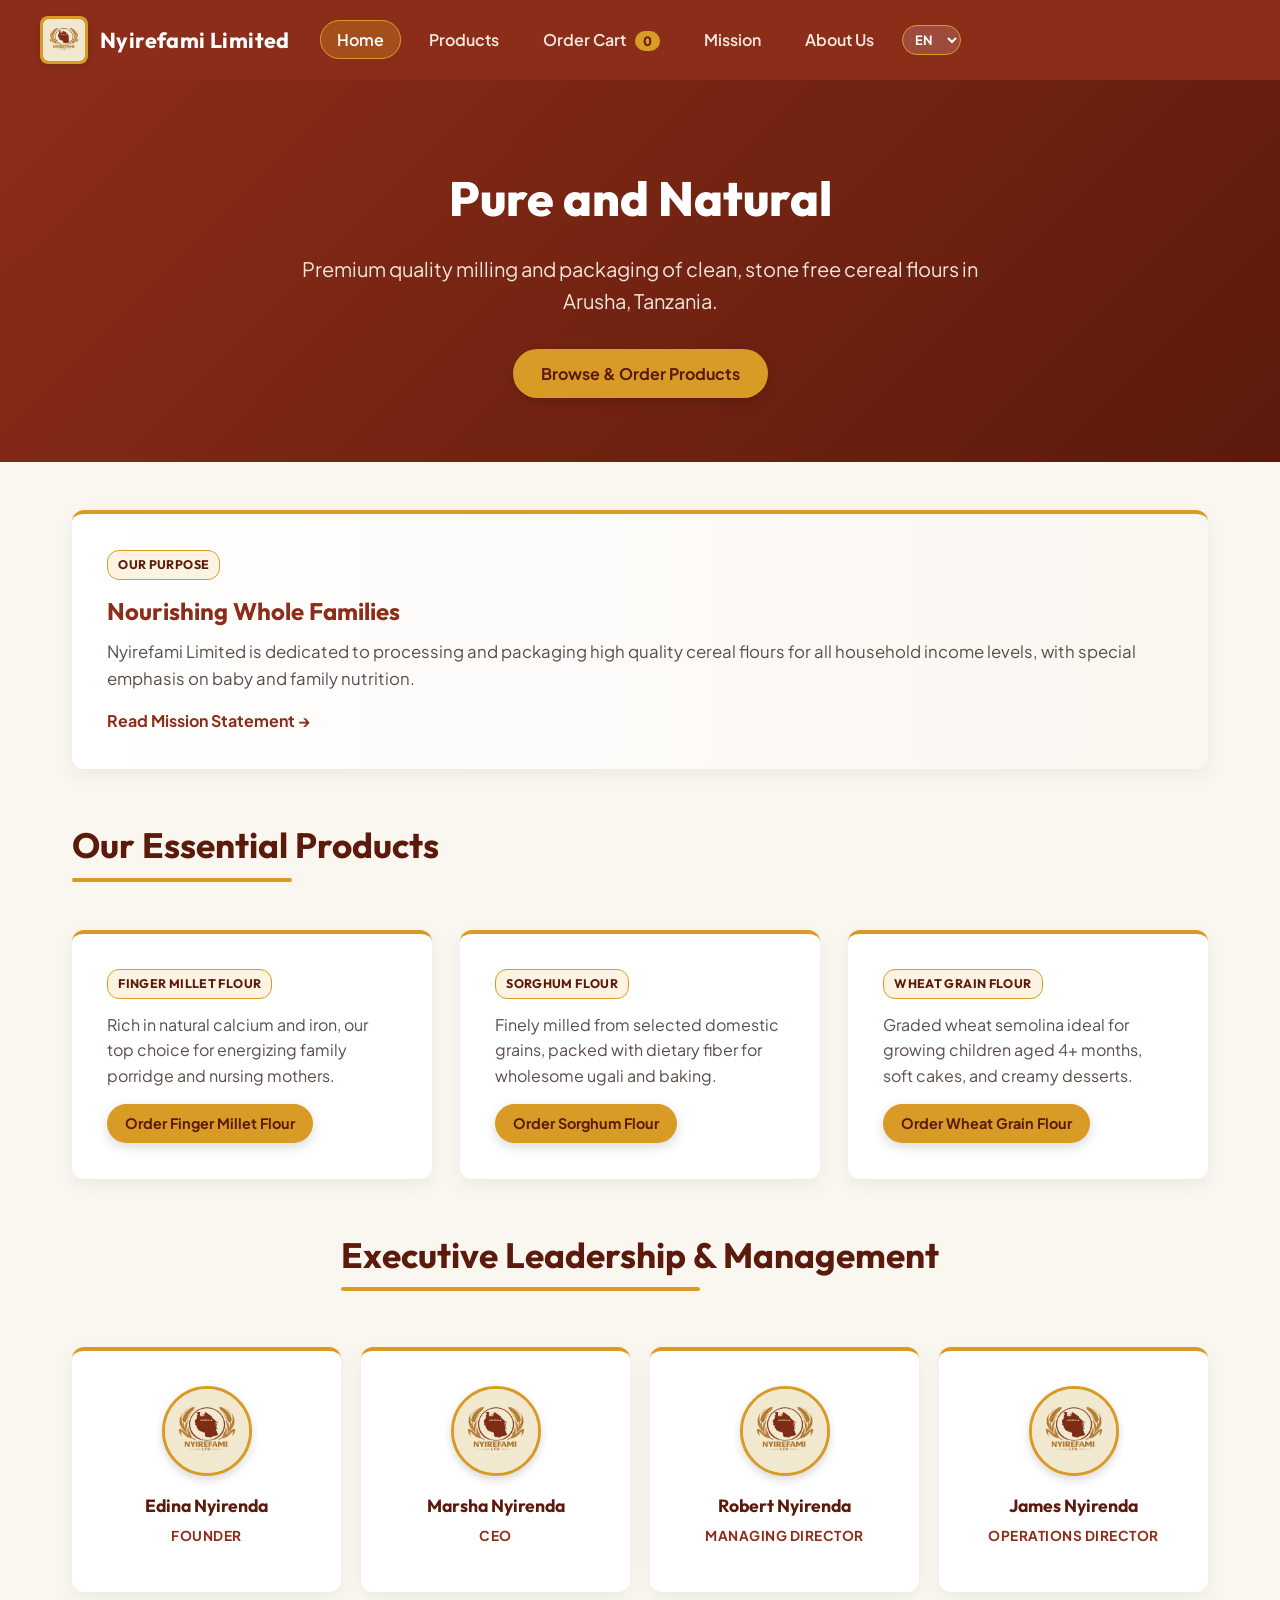
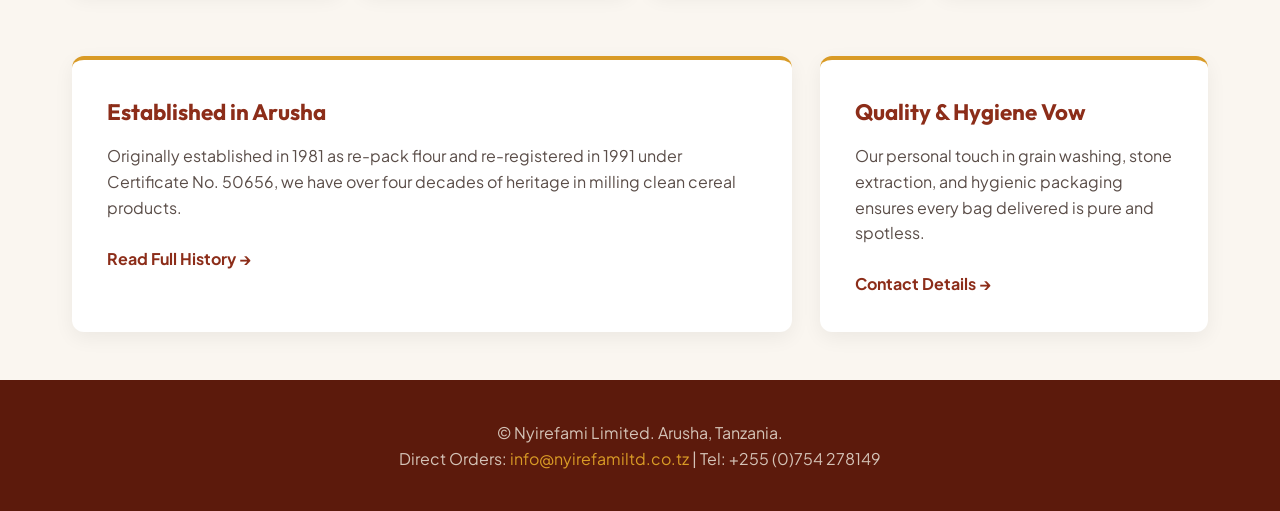
==== index.html @ 54cab507 "Add files via upload" ====
<!DOCTYPE html>
<html lang="en">
<head>
  <meta charset="UTF-8">
  <meta name="viewport" content="width=device-width, initial-scale=1.0">
  <title>Nyirefami Limited - Pure & Natural Cereals</title>
  <link rel="preconnect" href="https://fonts.googleapis.com">
  <link rel="preconnect" href="https://fonts.gstatic.com" crossorigin>
  <link href="https://fonts.googleapis.com/css2?family=Outfit:wght@600;700;800&family=Plus+Jakarta+Sans:wght@400;500;600;700&display=swap" rel="stylesheet">
  <link rel="stylesheet" href="styles.css">
</head>
<body>

  <header>
    <a href="index.html" class="logo-container">
      <div class="logo-badge"><img src="logo.jpg" alt="Nyirefami Logo"></div>
      <div class="company-title">Nyirefami Limited</div>
    </a>
    <nav>
      <ul>
        <li><a href="index.html" class="active" data-i18n="nav_home">Home</a></li>
        <li><a href="products.html" data-i18n="nav_products">Products</a></li>
        <li><a href="order.html"><span data-i18n="nav_cart">Order Cart</span> <span id="cart-badge" class="cart-nav-badge">0</span></a></li>
        <li><a href="mission.html" data-i18n="nav_mission">Mission</a></li>
        <li><a href="about.html" data-i18n="nav_about">About Us</a></li>
      </ul>
      <select id="lang-switcher" class="lang-select" onchange="changeLanguage(this.value)">
        <option value="en">EN</option>
        <option value="sw">SW</option>
      </select>
    </nav>
  </header>

  <section class="hero">
    <h1 data-i18n="hero_title">Pure and Natural</h1>
    <p data-i18n="hero_sub">Premium quality milling and packaging of clean, stone free cereal flours in Arusha, Tanzania.</p>
    <a href="products.html" class="btn-primary" data-i18n="hero_btn">Browse & Order Products</a>
  </section>

  <main class="container">
    
    <!-- Brief Mission Snapshot -->
    <div class="card" style="margin-bottom: 3rem; background: linear-gradient(to right, #FFFFFF, #FAF6F0);">
      <span class="badge" data-i18n="purpose_badge">Our Purpose</span>
      <h3 style="font-size: 1.5rem; margin-bottom: 0.5rem;" data-i18n="purpose_title">Nourishing Whole Families</h3>
      <p style="font-size: 1.05rem;" data-i18n="purpose_desc">
        Nyirefami Limited is dedicated to processing and packaging high quality cereal flours for all household income levels, with special emphasis on baby and family nutrition.
      </p>
      <a href="mission.html" style="display: inline-block; margin-top: 1rem; color: var(--primary); font-weight: 700; text-decoration: none;" data-i18n="purpose_link">Read Mission Statement &rarr;</a>
    </div>

    <!-- Top Selling Cereals (3x1 Row on Mobile) -->
    <h2 class="section-title" data-i18n="essential_title">Our Essential Products</h2>
    <div class="grid-3 essential-products-row" style="margin-top: 1.5rem; margin-bottom: 3rem;">
      
      <div class="card" style="display: flex; flex-direction: column; justify-content: space-between;">
        <div>
          <span class="badge" data-i18n="prod_ulezi_badge">Finger Millet Flour</span>
          <p data-i18n="ess_ulezi_desc">Rich in natural calcium and iron, our top choice for energizing family porridge and nursing mothers.</p>
        </div>
        <div style="margin-top: 1rem;">
          <a href="products.html#ulezi" class="btn-primary essential-btn" data-i18n="btn_order_ulezi">Order Ulezi</a>
        </div>
      </div>

      <div class="card" style="display: flex; flex-direction: column; justify-content: space-between;">
        <div>
          <span class="badge" data-i18n="prod_mtama_badge">Sorghum Flour</span>
          <p data-i18n="ess_mtama_desc">Finely milled from selected domestic grains, packed with dietary fiber for wholesome ugali and baking.</p>
        </div>
        <div style="margin-top: 1rem;">
          <a href="products.html#mtama" class="btn-primary essential-btn" data-i18n="btn_order_mtama">Order Mtama</a>
        </div>
      </div>

      <div class="card" style="display: flex; flex-direction: column; justify-content: space-between;">
        <div>
          <span class="badge" data-i18n="prod_sooji_badge">Wheat Grain Flour</span>
          <p data-i18n="ess_sooji_desc">Graded wheat semolina ideal for growing children aged 4+ months, soft cakes, and creamy desserts.</p>
        </div>
        <div style="margin-top: 1rem;">
          <a href="products.html#sooji" class="btn-primary essential-btn" data-i18n="btn_order_sooji">Order Sooji</a>
        </div>
      </div>

    </div>

    <!-- Executive Leadership & Management Section -->
    <div style="margin-bottom: 4rem;">
      <div style="text-align: center; margin-bottom: 2rem;">
        <h2 class="section-title" data-i18n="exec_title">Executive Leadership & Management</h2>
      </div>

      <div class="management-grid">
        <div class="card" style="text-align: center; display: flex; flex-direction: column; align-items: center;">
          <div style="width: 90px; height: 90px; border-radius: 50%; overflow: hidden; border: 3px solid var(--accent-gold); margin-bottom: 1rem; box-shadow: 0 4px 10px rgba(0,0,0,0.15); background: var(--light-bg); display: flex; align-items: center; justify-content: center;">
            <img src="logo.jpg" alt="Edina Nyirenda" style="width: 100%; height: 100%; object-fit: cover;">
          </div>
          <h3 style="color: var(--primary-dark); font-size: 1.1rem; margin-bottom: 0.3rem;">Edina Nyirenda</h3>
          <div style="color: var(--primary); font-size: 0.85rem; font-weight: 700; margin-bottom: 0.6rem; text-transform: uppercase; letter-spacing: 0.5px;" data-i18n="role_founder">Founder</div>
        </div>

        <div class="card" style="text-align: center; display: flex; flex-direction: column; align-items: center;">
          <div style="width: 90px; height: 90px; border-radius: 50%; overflow: hidden; border: 3px solid var(--accent-gold); margin-bottom: 1rem; box-shadow: 0 4px 10px rgba(0,0,0,0.15); background: var(--light-bg); display: flex; align-items: center; justify-content: center;">
            <img src="logo.jpg" alt="Marsha Nyirenda" style="width: 100%; height: 100%; object-fit: cover;">
          </div>
          <h3 style="color: var(--primary-dark); font-size: 1.1rem; margin-bottom: 0.3rem;">Marsha Nyirenda</h3>
          <div style="color: var(--primary); font-size: 0.85rem; font-weight: 700; margin-bottom: 0.6rem; text-transform: uppercase; letter-spacing: 0.5px;" data-i18n="role_ceo">CEO</div>
        </div>

        <div class="card" style="text-align: center; display: flex; flex-direction: column; align-items: center;">
          <div style="width: 90px; height: 90px; border-radius: 50%; overflow: hidden; border: 3px solid var(--accent-gold); margin-bottom: 1rem; box-shadow: 0 4px 10px rgba(0,0,0,0.15); background: var(--light-bg); display: flex; align-items: center; justify-content: center;">
            <img src="logo.jpg" alt="Robert Nyirenda" style="width: 100%; height: 100%; object-fit: cover;">
          </div>
          <h3 style="color: var(--primary-dark); font-size: 1.1rem; margin-bottom: 0.3rem;">Robert Nyirenda</h3>
          <div style="color: var(--primary); font-size: 0.85rem; font-weight: 700; margin-bottom: 0.6rem; text-transform: uppercase; letter-spacing: 0.5px;" data-i18n="role_md">Managing Director</div>
        </div>

        <div class="card" style="text-align: center; display: flex; flex-direction: column; align-items: center;">
          <div style="width: 90px; height: 90px; border-radius: 50%; overflow: hidden; border: 3px solid var(--accent-gold); margin-bottom: 1rem; box-shadow: 0 4px 10px rgba(0,0,0,0.15); background: var(--light-bg); display: flex; align-items: center; justify-content: center;">
            <img src="logo.jpg" alt="James Nyirenda" style="width: 100%; height: 100%; object-fit: cover;">
          </div>
          <h3 style="color: var(--primary-dark); font-size: 1.1rem; margin-bottom: 0.3rem;">James Nyirenda</h3>
          <div style="color: var(--primary); font-size: 0.85rem; font-weight: 700; margin-bottom: 0.6rem; text-transform: uppercase; letter-spacing: 0.5px;" data-i18n="role_od">Operations Director</div>
        </div>
      </div>
    </div>

    <!-- Brief Company History Snapshot -->
    <div class="grid-2">
      <div class="card">
        <h3 data-i18n="hist_title">Established in Arusha</h3>
        <p data-i18n="hist_desc">Originally established in 1981 as re-pack flour and re-registered in 1991 under Certificate No. 50656, we have over four decades of heritage in milling clean cereal products.</p>
        <br>
        <a href="about.html" style="color: var(--primary); font-weight: 700; text-decoration: none;" data-i18n="hist_link">Read Full History &rarr;</a>
      </div>
      
      <div class="card">
        <h3 data-i18n="qual_title">Quality & Hygiene Vow</h3>
        <p data-i18n="qual_desc">Our personal touch in grain washing, stone extraction, and hygienic packaging ensures every bag delivered is pure and spotless.</p>
        <br>
        <a href="about.html" style="color: var(--primary); font-weight: 700; text-decoration: none;" data-i18n="qual_link">Contact Details &rarr;</a>
      </div>
    </div>

  </main>

  <footer>
    <p>&copy; Nyirefami Limited. Arusha, Tanzania.</p>
    <p><span data-i18n="footer_orders">Direct Orders:</span> <a href="mailto:info@nyirefamiltd.co.tz">info@nyirefamiltd.co.tz</a> | Tel: +255 (0)754 278149</p>
  </footer>

  <script src="script.js"></script>
</body>
</html>
---- styles.css ----
/* Nyirefami Limited - Main Stylesheet */
:root {
  --primary: #8C2D19;        /* Warm Millet Auburn */
  --primary-dark: #5C1A0C;   /* Deep Earth */
  --accent-gold: #D99B26;    /* Grain Gold */
  --light-bg: #FAF6F0;       /* Warm Soft Ivory Cream */
  --card-bg: #FFFFFF;
  --text-color: #2A1E1B;     /* Soft Dark Earth */
  --text-muted: #5A4D48;     /* Rich Warm Gray for Readability */
  --border-color: #E6DDD4;
  --nav-scroll-bg: rgba(45, 12, 10, 0.95);
  --font-main: 'Plus Jakarta Sans', system-ui, -apple-system, sans-serif;
  --font-heading: 'Outfit', system-ui, -apple-system, sans-serif;
}

* {
  box-sizing: border-box;
  margin: 0;
  padding: 0;
}

body {
  font-family: var(--font-main);
  background-color: var(--light-bg);
  color: var(--text-color);
  line-height: 1.6;
  display: flex;
  flex-direction: column;
  min-height: 100vh;
}

main {
  flex: 1;
  width: 100%;
}

h1, h2, h3, .company-title, .section-title {
  font-family: var(--font-heading);
}

/* Header Navigation (Logo Left, True Centered Nav for Laptops/Desktops) */
header {
  position: sticky;
  top: 0;
  z-index: 1000;
  background-color: var(--primary);
  color: #fff;
  padding: 1rem 2.5rem;
  display: flex;
  justify-content: space-between;
  align-items: center;
  width: 100%;
  box-sizing: border-box;
  transition: all 0.3s ease-in-out;
}

header.scrolled {
  background-color: var(--nav-scroll-bg);
  padding: 0.7rem 2.5rem;
  box-shadow: 0 4px 20px rgba(0, 0, 0, 0.25);
  backdrop-filter: blur(8px);
}

.logo-container {
  display: flex;
  align-items: center;
  gap: 12px;
  text-decoration: none;
  color: #fff;
  flex: 1;
}

.logo-badge {
  background: var(--accent-gold);
  color: var(--primary-dark);
  font-weight: 800;
  padding: 3px;
  border-radius: 8px;
  display: flex;
  align-items: center;
  justify-content: center;
  overflow: hidden;
  box-shadow: 0 2px 8px rgba(0,0,0,0.15);
}

.logo-badge img {
  height: 42px;
  width: auto;
  display: block;
  border-radius: 6px;
}

.company-title {
  font-size: 1.35rem;
  font-weight: 700;
  letter-spacing: 0.4px;
  white-space: nowrap;
}

nav {
  flex: 2; 
  display: flex;
  justify-content: center;
  align-items: center;
  gap: 12px;
}

nav ul {
  display: flex;
  list-style: none;
  gap: 12px;
  align-items: center;
}

nav a {
  color: #F3EAE1;
  text-decoration: none;
  font-weight: 600;
  padding: 8px 16px;
  border-radius: 20px;
  transition: all 0.25s ease;
  white-space: nowrap;
}

nav a:hover, nav a.active {
  color: #FFF;
  background-color: rgba(217, 155, 38, 0.3);
  border: 1px solid var(--accent-gold);
}

.cart-nav-badge {
  background: var(--accent-gold);
  color: var(--primary-dark);
  font-size: 0.8rem;
  font-weight: 800;
  padding: 2px 8px;
  border-radius: 12px;
  margin-left: 6px;
}

/* Language Selector Styling */
.lang-select {
  background-color: rgba(255, 255, 255, 0.15);
  color: #fff;
  border: 1px solid var(--accent-gold);
  border-radius: 16px;
  padding: 5px 8px;
  font-family: var(--font-main);
  font-weight: 700;
  font-size: 0.8rem;
  cursor: pointer;
  outline: none;
  transition: background 0.2s ease;
}

.lang-select:hover {
  background-color: rgba(217, 155, 38, 0.35);
}

.lang-select option {
  background-color: var(--primary-dark);
  color: #fff;
}

header::after {
  content: "";
  flex: 1;
}

/* Hero Section */
.hero {
  background: linear-gradient(135deg, var(--primary), var(--primary-dark));
  color: white;
  padding: 5rem 2rem 4rem;
  text-align: center;
}

.hero h1 {
  font-size: 3rem;
  margin-bottom: 1rem;
  font-weight: 800;
}

.hero p {
  font-size: 1.25rem;
  max-width: 700px;
  margin: 0 auto 2rem;
  color: #EFE4D8;
}

.btn-primary {
  display: inline-block;
  background: var(--accent-gold);
  color: var(--primary-dark);
  padding: 12px 28px;
  text-decoration: none;
  font-family: var(--font-main);
  font-weight: 700;
  border-radius: 30px;
  border: none;
  cursor: pointer;
  transition: transform 0.2s, background 0.2s;
  box-shadow: 0 4px 12px rgba(0,0,0,0.15);
}

.btn-primary:hover {
  background: #E8AA35;
  transform: translateY(-2px);
}

/* Main Container & Layout */
.container {
  max-width: 1200px;
  margin: 3rem auto;
  padding: 0 2rem;
}

.section-title {
  color: var(--primary-dark);
  font-size: 2.2rem;
  margin-bottom: 2rem;
  position: relative;
  display: inline-block;
}

.section-title::after {
  content: '';
  position: absolute;
  bottom: -8px;
  left: 0;
  width: 60%;
  height: 4px;
  background-color: var(--accent-gold);
  border-radius: 2px;
}

.grid-3 {
  display: grid;
  grid-template-columns: repeat(3, 1fr);
  gap: 28px;
}

.grid-2 {
  display: grid;
  grid-template-columns: 1.3fr 0.7fr;
  gap: 28px;
}

#empty-cart-msg {
  width: 100%;
  max-width: 750px;
  margin: 3rem auto;
}

/* --- PRODUCT CATALOG GRID (3 Balanced Columns on Desktop) --- */
.product-grid {
  display: grid !important;
  grid-template-columns: repeat(3, 1fr) !important;
  gap: 24px !important;
  width: 100% !important;
}

.card {
  background: var(--card-bg);
  border-radius: 12px;
  padding: 2.2rem;
  box-shadow: 0 6px 20px rgba(0,0,0,0.06);
  border-top: 4px solid var(--accent-gold);
  transition: transform 0.3s ease, box-shadow 0.3s ease;
}

.card:hover {
  transform: translateY(-4px);
  box-shadow: 0 10px 24px rgba(0,0,0,0.1);
}

.card h3 {
  color: var(--primary);
  margin-bottom: 0.8rem;
  font-size: 1.4rem;
}

.card p {
  color: var(--text-muted);
}

.product-card {
  background: var(--card-bg);
  border-radius: 12px;
  padding: 1.4rem;
  box-shadow: 0 6px 20px rgba(0,0,0,0.06);
  border-top: 4px solid var(--accent-gold);
  display: flex;
  flex-direction: column;
  justify-content: space-between;
  transition: transform 0.3s ease, box-shadow 0.3s ease;
}

.product-card:hover {
  transform: translateY(-4px);
  box-shadow: 0 10px 24px rgba(0,0,0,0.1);
}

.product-card h3 {
  color: var(--primary);
  margin-bottom: 0.5rem;
  font-size: 1.25rem;
}

.product-card p {
  font-family: var(--font-main);
  color: var(--text-muted);
  font-size: 0.92rem;
  font-weight: 400;
  line-height: 1.55;
  letter-spacing: 0.01em;
  margin-bottom: 1.1rem;
}

/* Uniform Square Frame for 3088x3088 Product Images */
.product-img-container {
  width: 100%;
  height: 220px;
  overflow: hidden;
  border-radius: 8px;
  margin-bottom: 0.85rem;
  background: var(--light-bg);
  display: flex;
  align-items: center;
  justify-content: center;
  padding: 8px;
  border: 1px solid var(--border-color);
}

.product-img-container img {
  max-width: 100%;
  max-height: 100%;
  width: auto;
  height: auto;
  aspect-ratio: 1 / 1;
  object-fit: contain;
  border-radius: 6px;
}

.product-options-row {
  display: flex;
  gap: 8px;
  margin-bottom: 0.8rem;
  align-items: flex-end;
}

.product-options-row .option-group {
  display: flex;
  flex-direction: column;
  min-width: 0;
}

.product-options-row .option-group:first-child {
  flex: 2;
}

.product-options-row .option-group:last-child {
  flex: 1;
}

.product-options-row label {
  font-size: 0.78rem;
  font-weight: 700;
  margin-bottom: 4px;
  color: var(--primary-dark);
  white-space: nowrap;
}

.product-options-row .package-select,
.product-options-row .quantity-input {
  margin-bottom: 0 !important;
  padding: 8px !important;
  font-size: 0.85rem !important;
  font-family: var(--font-main);
}

.management-grid {
  display: grid;
  grid-template-columns: repeat(4, 1fr);
  gap: 20px;
  margin-top: 2rem;
}

.badge {
  display: inline-block;
  background: #FDF3E3;
  color: var(--primary-dark);
  border: 1px solid var(--accent-gold);
  font-family: var(--font-heading);
  font-size: 0.78rem;
  font-weight: 700;
  padding: 4px 10px;
  border-radius: 12px;
  margin-bottom: 0.8rem;
  text-transform: uppercase;
  letter-spacing: 0.03em;
}

.package-select, .quantity-input {
  width: 100%;
  padding: 10px;
  border: 1px solid var(--border-color);
  border-radius: 6px;
  margin-bottom: 1rem;
  font-size: 1rem;
  font-family: var(--font-main);
  background-color: #fff;
  transition: border-color 0.2s ease;
}

.package-select:focus, .quantity-input:focus, 
.order-form-group input:focus, .order-form-group textarea:focus {
  outline: none;
  border-color: var(--primary);
  box-shadow: 0 0 0 3px rgba(140, 45, 25, 0.15);
}

.order-form-group {
  margin-bottom: 1.4rem;
}

.order-form-group label {
  display: block;
  font-weight: 700;
  margin-bottom: 0.5rem;
  color: var(--primary-dark);
}

.order-form-group input, .order-form-group select, .order-form-group textarea {
  width: 100%;
  padding: 12px;
  border: 1px solid var(--border-color);
  border-radius: 6px;
  font-size: 1rem;
  font-family: var(--font-main);
}

.cart-table-container {
  width: 100%;
  overflow-x: auto;
}

.cart-table {
  width: 100%;
  border-collapse: collapse;
  text-align: left;
}

.cart-table th, .cart-table td {
  padding: 14px 12px;
  text-align: left;
  border-bottom: 1px solid var(--border-color);
  white-space: nowrap;
}

.cart-table th {
  background-color: var(--light-bg);
  color: var(--primary-dark);
  font-weight: 700;
}

.mobile-cart-list {
  display: none;
}

.btn-remove {
  background: #D93838;
  color: white;
  border: none;
  padding: 6px 12px;
  border-radius: 4px;
  cursor: pointer;
  font-family: var(--font-main);
  font-size: 0.85rem;
  font-weight: 600;
  transition: background 0.2s ease;
}

.btn-remove:hover {
  background: #B22222;
}

#toast-notification {
  position: fixed;
  bottom: 25px;
  right: 25px;
  background-color: var(--primary-dark);
  color: #ffffff;
  padding: 14px 24px;
  border-radius: 8px;
  box-shadow: 0 8px 24px rgba(0, 0, 0, 0.25);
  border-left: 5px solid var(--accent-gold);
  font-size: 0.95rem;
  font-weight: 600;
  z-index: 9999;
  opacity: 0;
  transform: translateY(20px);
  transition: opacity 0.3s ease, transform 0.3s ease;
  pointer-events: none;
}

#toast-notification.show {
  opacity: 1;
  transform: translateY(0);
}

.essential-btn {
  padding: 8px 18px;
  font-size: 0.9rem;
}

footer {
  background-color: var(--primary-dark);
  color: #D4C3B7;
  padding: 2.5rem 2rem;
  text-align: center;
  margin-top: auto;
}

footer a {
  color: var(--accent-gold);
  text-decoration: none;
}

/* --- MOBILE & TABLET QUERY (Optimized for Redmi Note 7, iPhone SE & small screens) --- */
@media (max-width: 900px) {
  header {
    padding: 0.5rem 0.2rem !important;
    flex-direction: column;
    gap: 6px;
    text-align: center;
  }

  header::after {
    display: none;
  }

  .logo-container {
    justify-content: center;
    width: 100%;
    gap: 6px !important;
    margin-bottom: 2px;
  }

  .company-title {
    font-size: 1.05rem !important;
  }

  .logo-badge img {
    height: 34px !important;
  }

  /* Forces entire navigation bar & language dropdown into one continuous single line */
  nav {
    display: flex;
    flex-direction: row !important;
    justify-content: center !important;
    align-items: center !important;
    width: 100%;
    gap: 2px !important;
    flex-wrap: nowrap !important;
  }

  nav ul {
    display: flex;
    flex-direction: row !important;
    gap: 3px !important;
    align-items: center !important;
    list-style: none;
    margin: 0;
    padding: 0;
  }

  nav a {
    padding: 3px 4px !important;
    font-size: 0.58rem !important;
    letter-spacing: -0.2px;
    white-space: nowrap !important;
  }

  .cart-nav-badge {
    font-size: 0.5rem !important;
    padding: 1px 3px !important;
    margin-left: 1px !important;
  }

  .lang-select {
    padding: 2px 4px !important;
    font-size: 0.58rem !important;
    margin-left: 2px !important;
    border-radius: 12px;
  }

  .container {
    margin: 1.75rem auto;
    padding: 0 1rem;
  }

  .section-title {
    font-size: 1.4rem !important;
    margin-bottom: 1.2rem !important;
  }

  .hero {
    padding: 3rem 1rem 2.5rem;
  }

  .hero h1 {
    font-size: 2.1rem;
  }

  .hero p {
    font-size: 1rem;
  }

  .grid-3, .grid-2 {
    grid-template-columns: 1fr;
    gap: 16px;
  }

  /* 3-by-1 Row for Essential Products on Home Page */
  .essential-products-row {
    grid-template-columns: repeat(3, 1fr) !important;
    gap: 6px !important;
  }

  .essential-products-row .card {
    padding: 0.6rem 0.35rem !important;
    text-align: center;
  }

  .essential-products-row .badge {
    font-size: 0.58rem !important;
    padding: 2px 4px !important;
    margin-bottom: 0.35rem !important;
    line-height: 1.2;
  }

  .essential-products-row .card p {
    font-size: 0.64rem !important;
    line-height: 1.3 !important;
  }

  .essential-btn {
    padding: 5px 4px !important;
    font-size: 0.62rem !important;
    width: 100%;
  }

  /* 1-Column Full-Width Stack for the 3 Approved Products on Mobile */
  .product-grid {
    grid-template-columns: 1fr !important;
    gap: 16px !important;
  }

  .management-grid {
    grid-template-columns: repeat(2, 1fr) !important;
    gap: 10px !important;
  }

  .card {
    padding: 1.25rem;
  }

  .product-card {
    padding: 1.2rem !important;
    border-radius: 12px;
  }

  .product-card h3 {
    font-size: 1.15rem !important;
  }

  .product-card .badge {
    font-size: 0.78rem !important;
    padding: 4px 10px !important;
    margin-bottom: 0.6rem !important;
  }

  .product-card p {
    font-size: 0.9rem !important;
    line-height: 1.5 !important;
    margin-bottom: 1rem !important;
  }

  .product-img-container {
    height: 190px !important;
    margin-bottom: 0.8rem !important;
    padding: 6px;
    border-radius: 8px;
  }

  /* Side-by-Side Package Size & Quantity on Full-Width Mobile Cards */
  .product-options-row {
    flex-direction: row !important;
    gap: 10px !important;
    margin-bottom: 0.9rem !important;
    align-items: flex-end !important;
  }

  .product-options-row .option-group:first-child {
    flex: 2 !important;
    min-width: 0;
  }

  .product-options-row .option-group:last-child {
    flex: 1 !important;
    min-width: 0;
  }

  .product-options-row label {
    font-size: 0.78rem !important;
    white-space: nowrap !important;
    margin-bottom: 4px !important;
  }

  .product-options-row .package-select,
  .product-options-row .quantity-input {
    padding: 9px 8px !important;
    font-size: 0.88rem !important;
    border-radius: 6px;
  }

  .product-card .btn-primary {
    padding: 11px 16px !important;
    font-size: 0.92rem !important;
    border-radius: 25px;
  }

  .desktop-table-container {
    display: none !important;
  }

  .mobile-cart-list {
    display: flex !important;
    flex-direction: column;
    gap: 12px;
    margin-bottom: 1.5rem;
  }

  .mobile-cart-item {
    background: var(--light-bg);
    border: 1px solid var(--border-color);
    border-radius: 8px;
    padding: 12px;
    display: flex;
    justify-content: space-between;
    align-items: center;
  }

  .mobile-cart-info h4 {
    font-size: 0.95rem;
    color: var(--primary-dark);
    margin-bottom: 2px;
  }

  .mobile-cart-info p {
    font-size: 0.85rem;
    color: var(--text-muted);
  }

  .mobile-cart-pricing {
    text-align: right;
  }

  footer {
    padding: 1.5rem 1rem;
    font-size: 0.85rem;
  }

  #toast-notification {
    left: 15px;
    right: 15px;
    bottom: 15px;
    text-align: center;
  }
}

/* --- ULTRA-SMALL SCREEN OPTIMIZATION (iPhone SE / 380px or narrower) --- */
@media (max-width: 380px) {
  nav a {
    padding: 3px 3px !important;
    font-size: 0.54rem !important;
  }
  .lang-select {
    padding: 2px 3px !important;
    font-size: 0.54rem !important;
  }
}
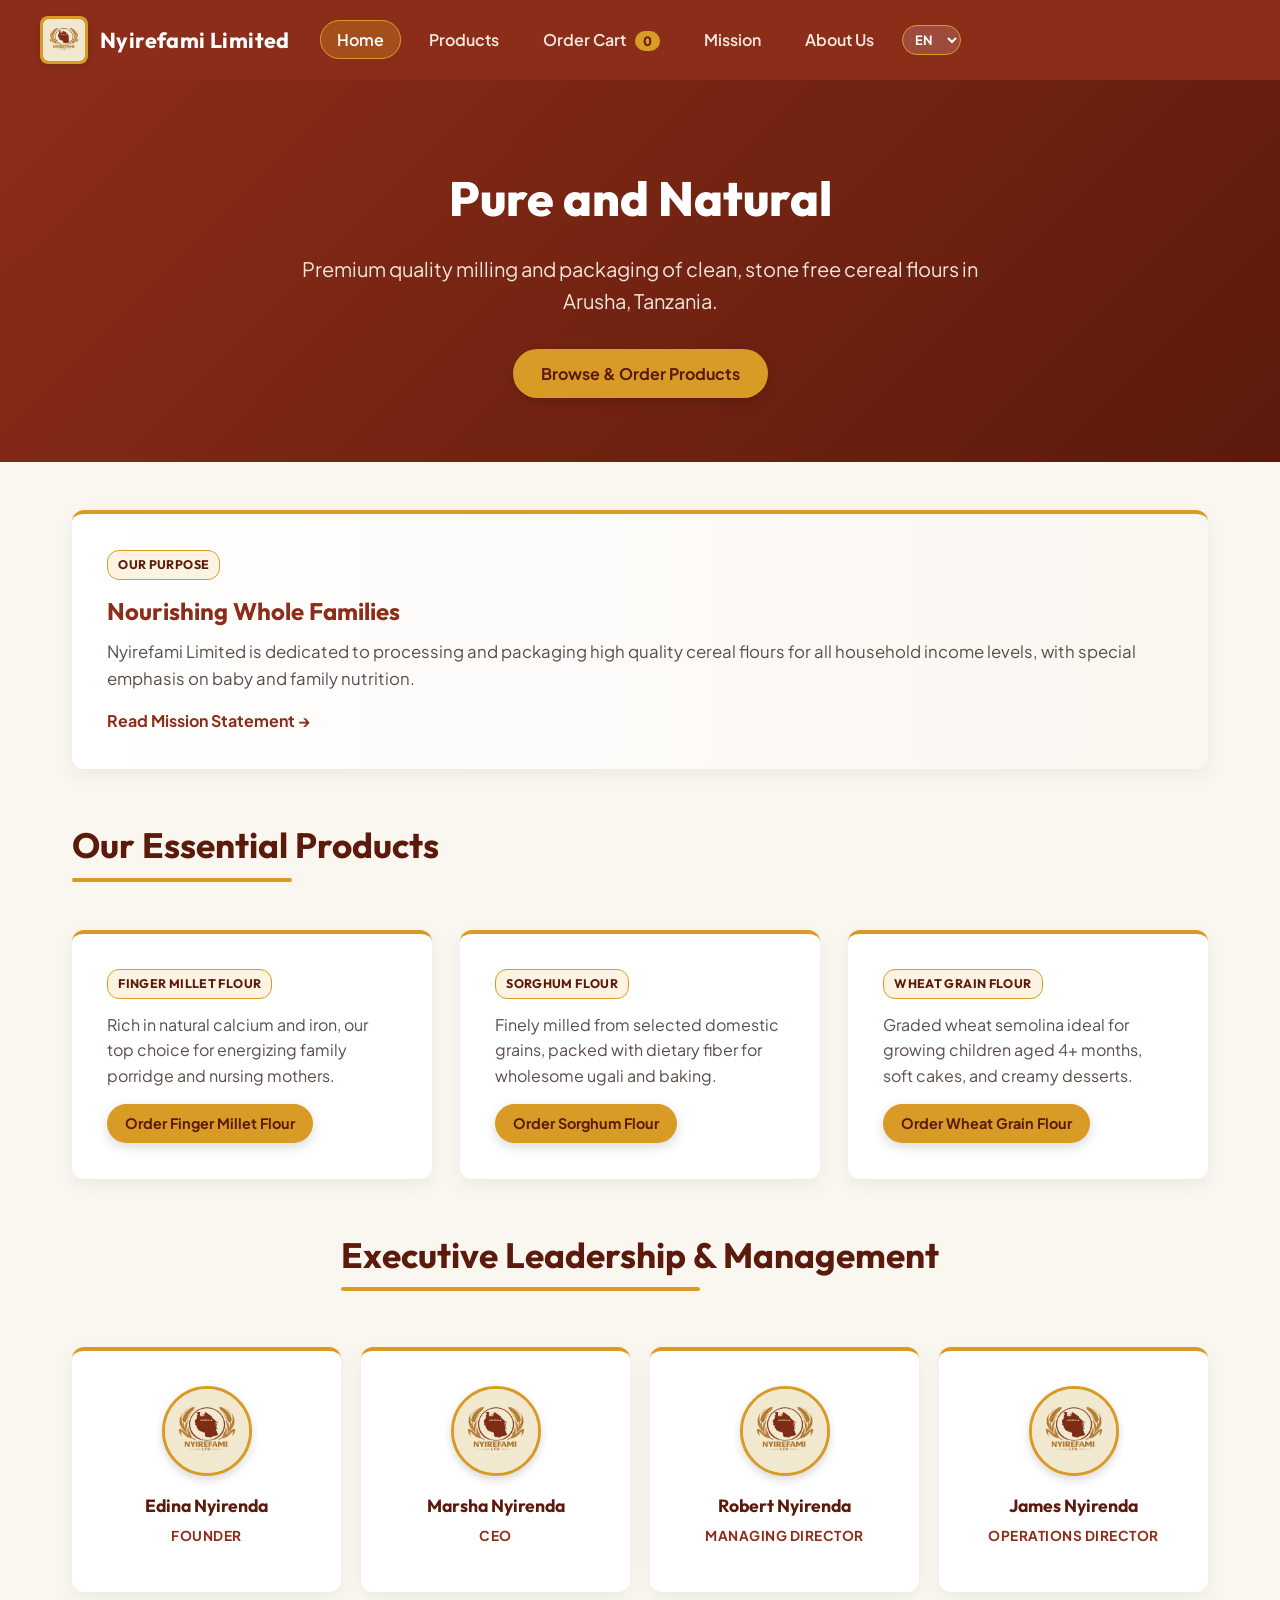
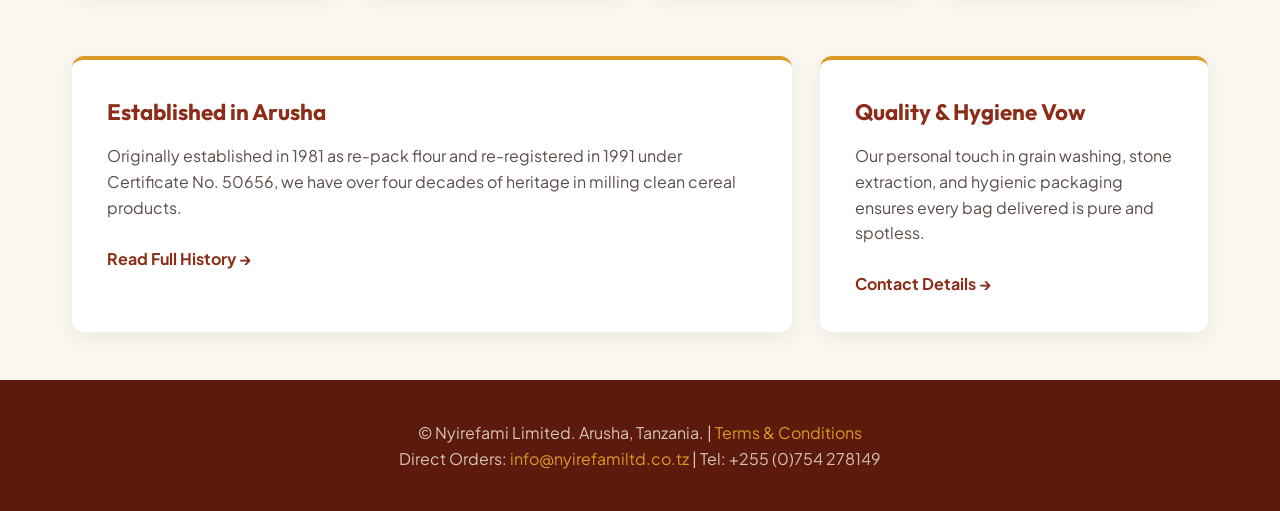
==== commit 746763ba: "Update index.html" ====
--- a/index.html
+++ b/index.html
@@ -146,10 +146,10 @@
   </main>
 
   <footer>
-    <p>&copy; Nyirefami Limited. Arusha, Tanzania.</p>
+    <p>&copy; Nyirefami Limited. Arusha, Tanzania. | <a href="terms.html" data-i18n="footer_terms">Terms & Conditions</a></p>
     <p><span data-i18n="footer_orders">Direct Orders:</span> <a href="mailto:info@nyirefamiltd.co.tz">info@nyirefamiltd.co.tz</a> | Tel: +255 (0)754 278149</p>
   </footer>
 
   <script src="script.js"></script>
 </body>
-</html>+</html>
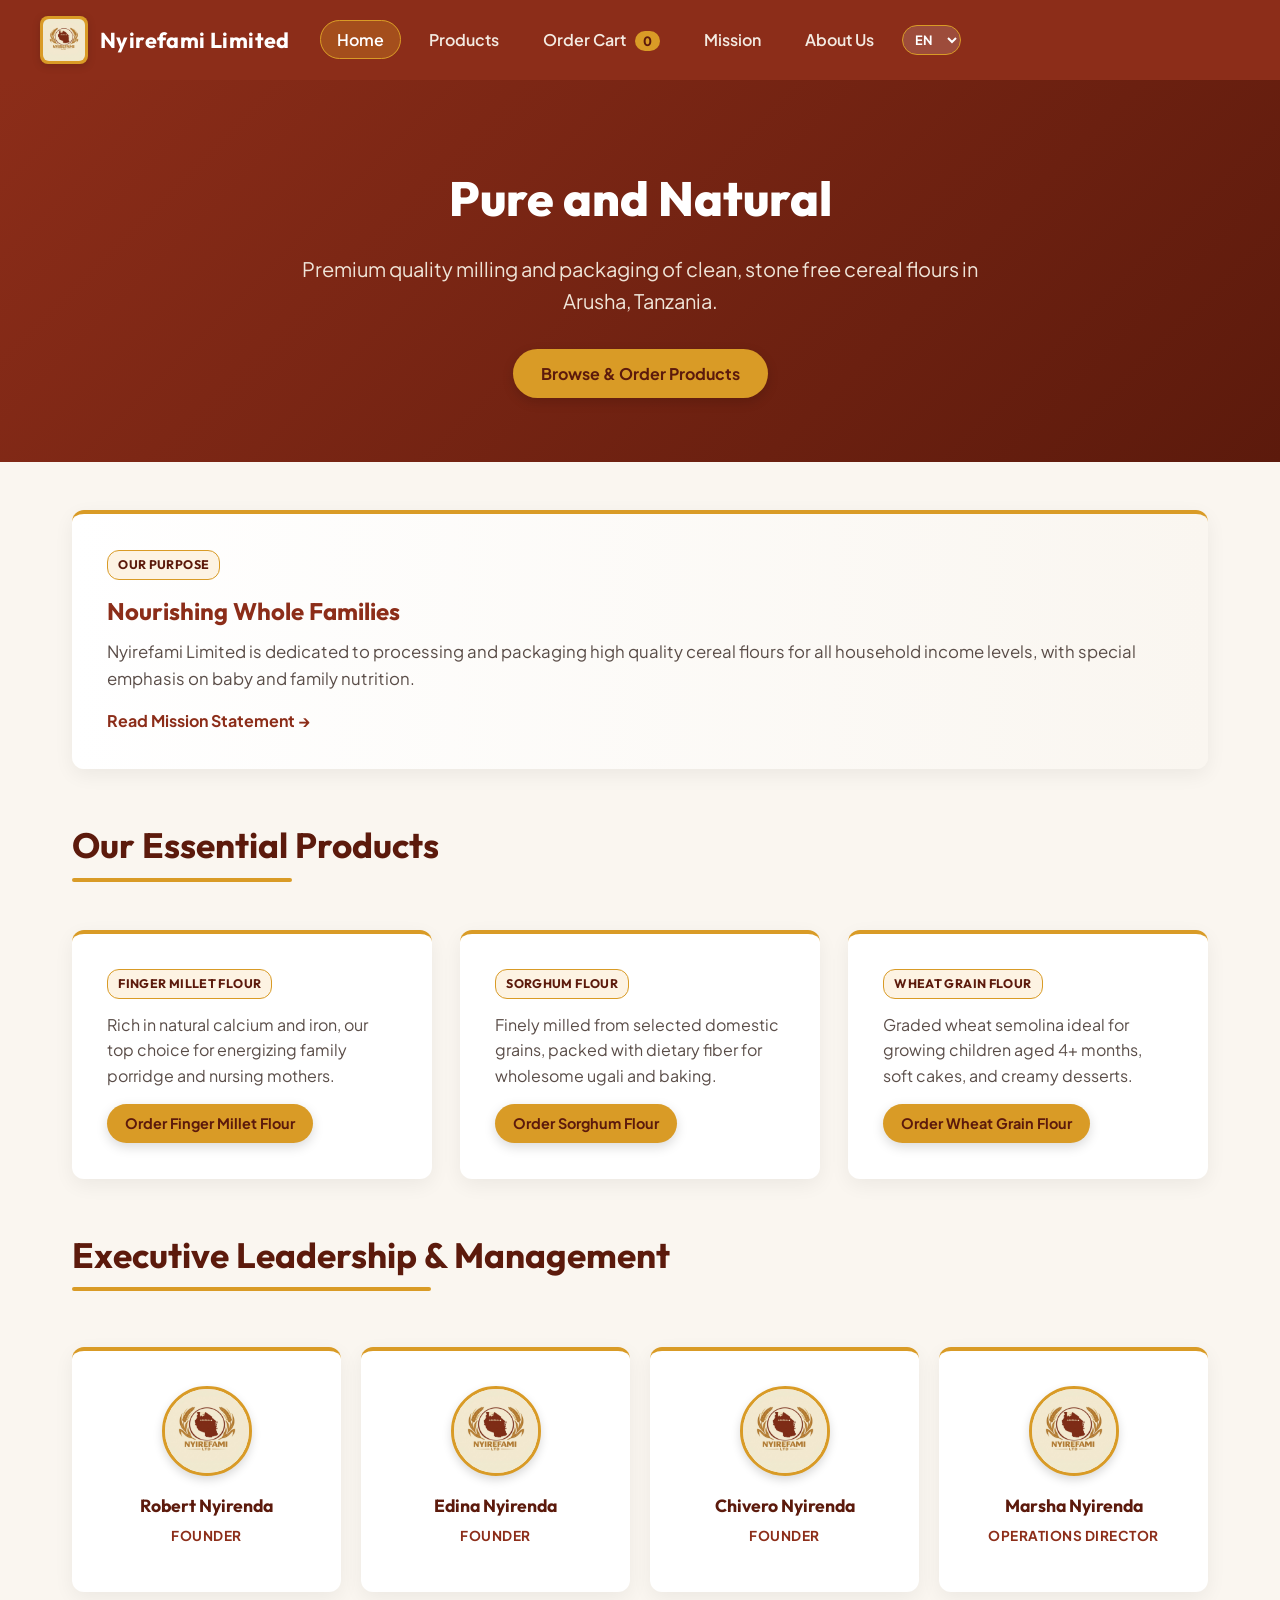
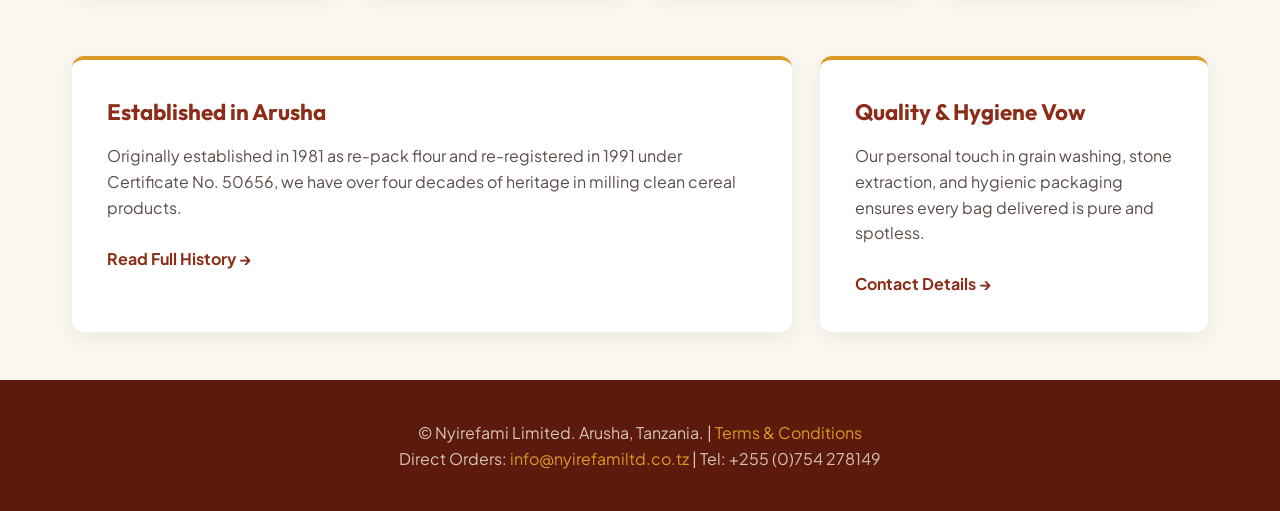
==== commit e1a0f3e8: "Update index.html" ====
--- a/index.html
+++ b/index.html
@@ -86,18 +86,34 @@
     </div>
 
     <!-- Executive Leadership & Management Section -->
-    <div style="margin-bottom: 4rem;">
-      <div style="text-align: center; margin-bottom: 2rem;">
+      <div style="margin-bottom: 4rem;">
+      <!--<div style="text-align: center; margin-bottom: 2rem;">-->
         <h2 class="section-title" data-i18n="exec_title">Executive Leadership & Management</h2>
-      </div>
+     <!-- </div>-->
 
       <div class="management-grid">
+        <div class="card" style="text-align: center; display: flex; flex-direction: column; align-items: center;">
+          <div style="width: 90px; height: 90px; border-radius: 50%; overflow: hidden; border: 3px solid var(--accent-gold); margin-bottom: 1rem; box-shadow: 0 4px 10px rgba(0,0,0,0.15); background: var(--light-bg); display: flex; align-items: center; justify-content: center;">
+            <img src="logo.jpg" alt="Robert Nyirenda" style="width: 100%; height: 100%; object-fit: cover;">
+          </div>
+          <h3 style="color: var(--primary-dark); font-size: 1.1rem; margin-bottom: 0.3rem;">Robert Nyirenda</h3>
+          <div style="color: var(--primary); font-size: 0.85rem; font-weight: 700; margin-bottom: 0.6rem; text-transform: uppercase; letter-spacing: 0.5px;" data-i18n="role_founder">Founder</div>
+        </div>
+
         <div class="card" style="text-align: center; display: flex; flex-direction: column; align-items: center;">
           <div style="width: 90px; height: 90px; border-radius: 50%; overflow: hidden; border: 3px solid var(--accent-gold); margin-bottom: 1rem; box-shadow: 0 4px 10px rgba(0,0,0,0.15); background: var(--light-bg); display: flex; align-items: center; justify-content: center;">
             <img src="logo.jpg" alt="Edina Nyirenda" style="width: 100%; height: 100%; object-fit: cover;">
           </div>
           <h3 style="color: var(--primary-dark); font-size: 1.1rem; margin-bottom: 0.3rem;">Edina Nyirenda</h3>
-          <div style="color: var(--primary); font-size: 0.85rem; font-weight: 700; margin-bottom: 0.6rem; text-transform: uppercase; letter-spacing: 0.5px;" data-i18n="role_founder">Founder</div>
+          <div style="color: var(--primary); font-size: 0.85rem; font-weight: 700; margin-bottom: 0.6rem; text-transform: uppercase; letter-spacing: 0.5px;" data-i18n="role_founder">FOUNDER</div>
+        </div>
+
+        <div class="card" style="text-align: center; display: flex; flex-direction: column; align-items: center;">
+          <div style="width: 90px; height: 90px; border-radius: 50%; overflow: hidden; border: 3px solid var(--accent-gold); margin-bottom: 1rem; box-shadow: 0 4px 10px rgba(0,0,0,0.15); background: var(--light-bg); display: flex; align-items: center; justify-content: center;">
+            <img src="logo.jpg" alt="Chivero Nyirenda" style="width: 100%; height: 100%; object-fit: cover;">
+          </div>
+          <h3 style="color: var(--primary-dark); font-size: 1.1rem; margin-bottom: 0.3rem;">Chivero Nyirenda</h3>
+          <div style="color: var(--primary); font-size: 0.85rem; font-weight: 700; margin-bottom: 0.6rem; text-transform: uppercase; letter-spacing: 0.5px;" data-i18n="role_founder">FOUNDER</div>
         </div>
 
         <div class="card" style="text-align: center; display: flex; flex-direction: column; align-items: center;">
@@ -105,22 +121,6 @@
             <img src="logo.jpg" alt="Marsha Nyirenda" style="width: 100%; height: 100%; object-fit: cover;">
           </div>
           <h3 style="color: var(--primary-dark); font-size: 1.1rem; margin-bottom: 0.3rem;">Marsha Nyirenda</h3>
-          <div style="color: var(--primary); font-size: 0.85rem; font-weight: 700; margin-bottom: 0.6rem; text-transform: uppercase; letter-spacing: 0.5px;" data-i18n="role_ceo">CEO</div>
-        </div>
-
-        <div class="card" style="text-align: center; display: flex; flex-direction: column; align-items: center;">
-          <div style="width: 90px; height: 90px; border-radius: 50%; overflow: hidden; border: 3px solid var(--accent-gold); margin-bottom: 1rem; box-shadow: 0 4px 10px rgba(0,0,0,0.15); background: var(--light-bg); display: flex; align-items: center; justify-content: center;">
-            <img src="logo.jpg" alt="Robert Nyirenda" style="width: 100%; height: 100%; object-fit: cover;">
-          </div>
-          <h3 style="color: var(--primary-dark); font-size: 1.1rem; margin-bottom: 0.3rem;">Robert Nyirenda</h3>
-          <div style="color: var(--primary); font-size: 0.85rem; font-weight: 700; margin-bottom: 0.6rem; text-transform: uppercase; letter-spacing: 0.5px;" data-i18n="role_md">Managing Director</div>
-        </div>
-
-        <div class="card" style="text-align: center; display: flex; flex-direction: column; align-items: center;">
-          <div style="width: 90px; height: 90px; border-radius: 50%; overflow: hidden; border: 3px solid var(--accent-gold); margin-bottom: 1rem; box-shadow: 0 4px 10px rgba(0,0,0,0.15); background: var(--light-bg); display: flex; align-items: center; justify-content: center;">
-            <img src="logo.jpg" alt="James Nyirenda" style="width: 100%; height: 100%; object-fit: cover;">
-          </div>
-          <h3 style="color: var(--primary-dark); font-size: 1.1rem; margin-bottom: 0.3rem;">James Nyirenda</h3>
           <div style="color: var(--primary); font-size: 0.85rem; font-weight: 700; margin-bottom: 0.6rem; text-transform: uppercase; letter-spacing: 0.5px;" data-i18n="role_od">Operations Director</div>
         </div>
       </div>
--- a/styles.css
+++ b/styles.css
@@ -293,12 +293,18 @@
   display: flex;
   flex-direction: column;
   justify-content: space-between;
-  transition: transform 0.3s ease, box-shadow 0.3s ease;
+  scroll-margin-top: 90px;
+  transition: transform 0.3s ease, box-shadow 0.3s ease, border-color 0.3s ease;
 }
 
 .product-card:hover {
   transform: translateY(-4px);
   box-shadow: 0 10px 24px rgba(0,0,0,0.1);
+}
+
+.product-card:target {
+  border-top-color: var(--primary);
+  box-shadow: 0 0 0 3px rgba(217, 155, 38, 0.45), 0 10px 24px rgba(0,0,0,0.12);
 }
 
 .product-card h3 {
@@ -769,8 +775,17 @@
   }
 
   footer {
-    padding: 1.5rem 1rem;
-    font-size: 0.85rem;
+    padding: 1.25rem 0.6rem;
+    font-size: 0.72rem;
+    line-height: 1.5;
+  }
+
+  footer p {
+    margin-bottom: 0.25rem;
+  }
+
+  footer p:last-child {
+    margin-bottom: 0;
   }
 
   #toast-notification {
@@ -791,4 +806,9 @@
     padding: 2px 3px !important;
     font-size: 0.54rem !important;
   }
-}+  footer {
+    padding: 1.1rem 0.45rem;
+    font-size: 0.62rem;
+    line-height: 1.45;
+  }
+}
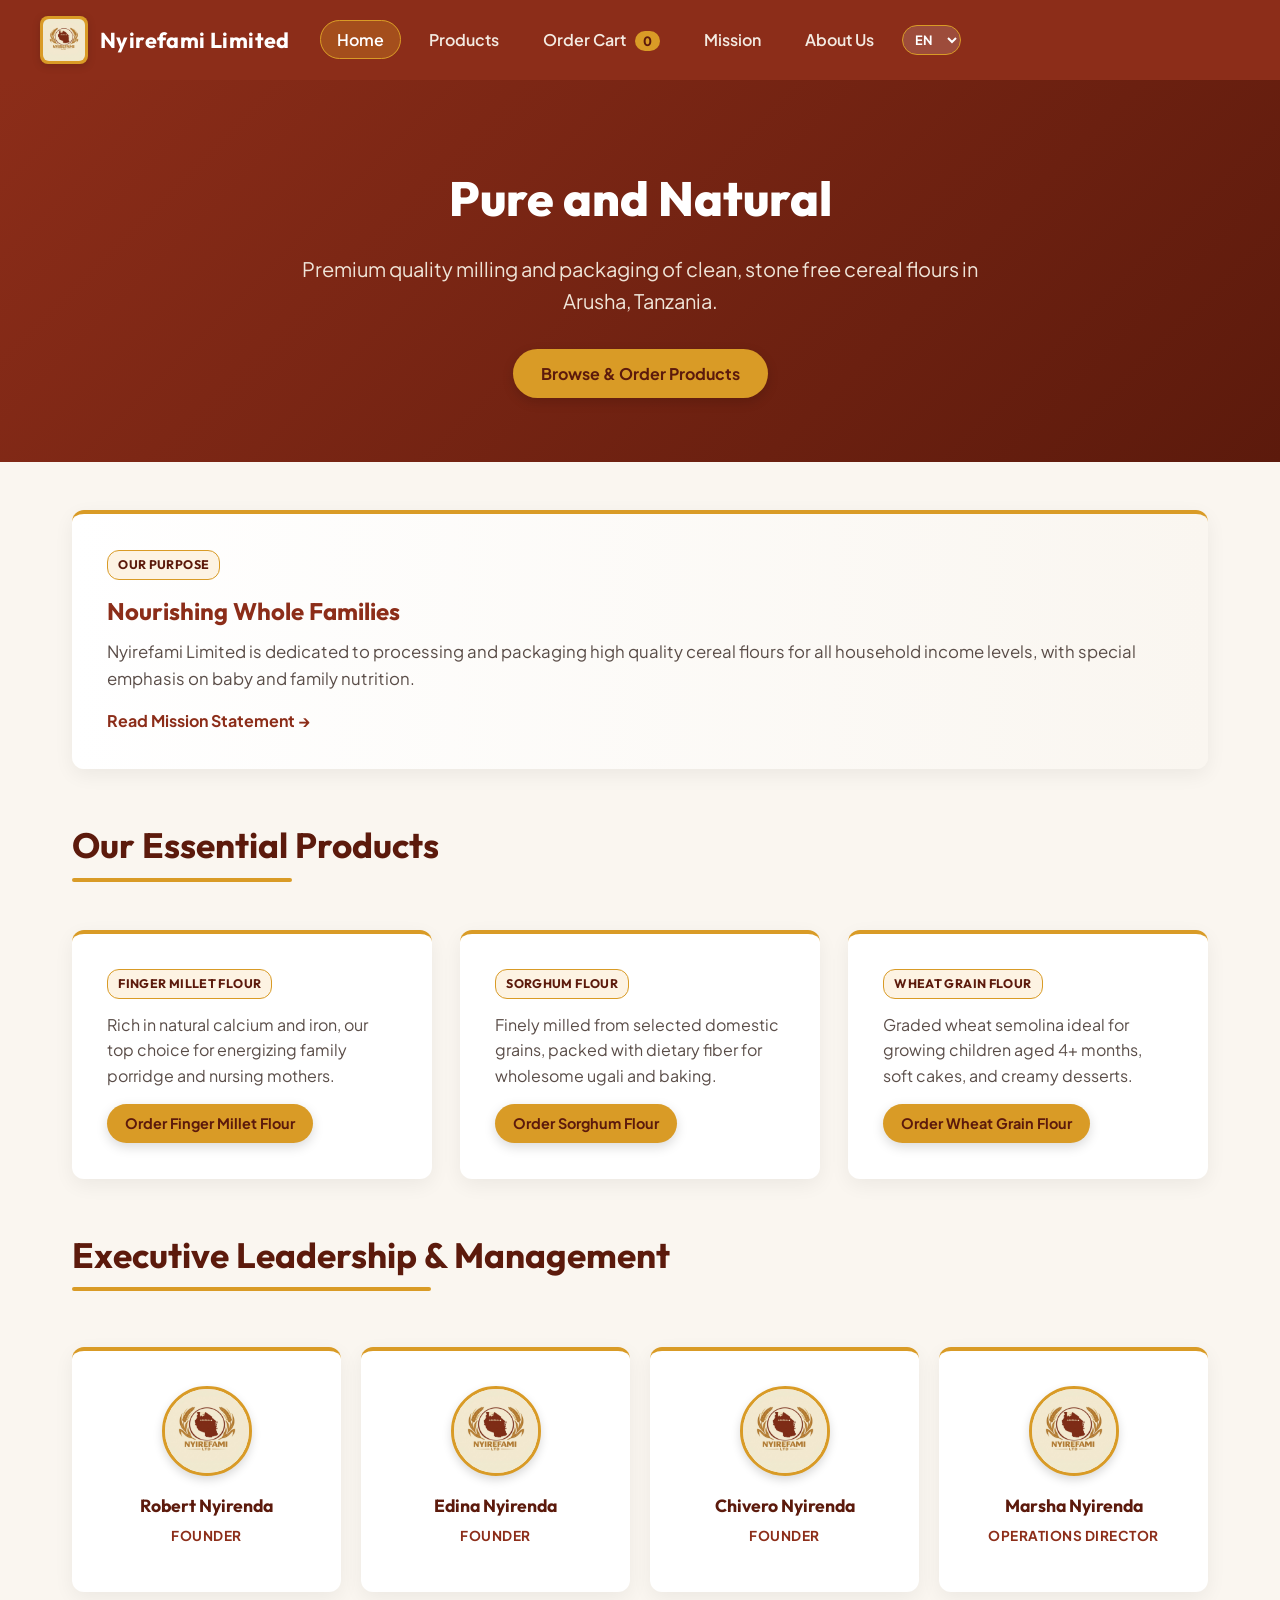
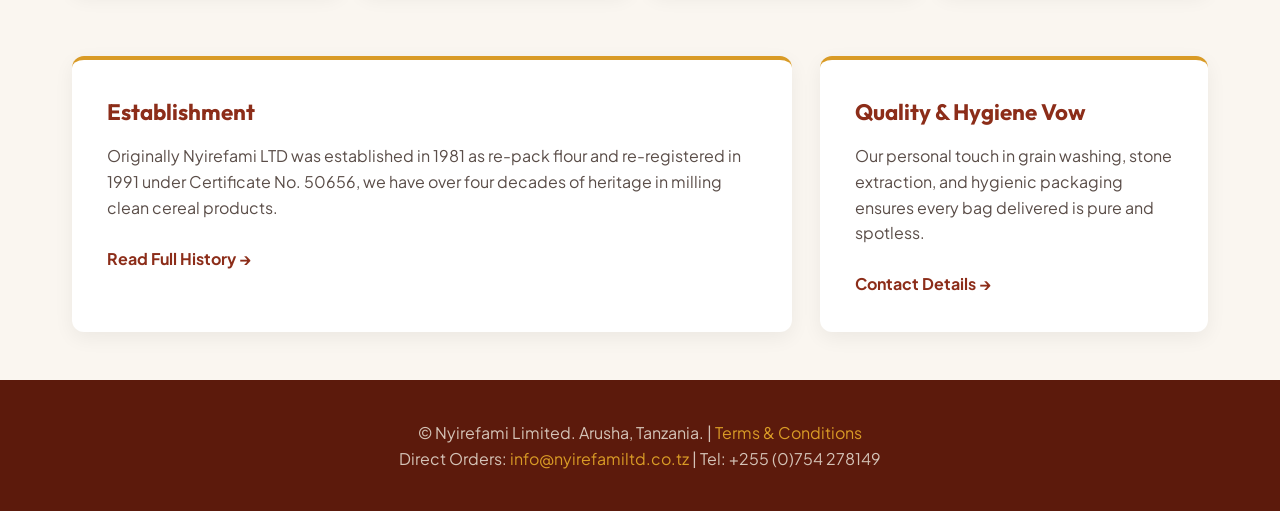
==== commit cf4ae37c: "Update index.html" ====
--- a/index.html
+++ b/index.html
@@ -129,8 +129,8 @@
     <!-- Brief Company History Snapshot -->
     <div class="grid-2">
       <div class="card">
-        <h3 data-i18n="hist_title">Established in Arusha</h3>
-        <p data-i18n="hist_desc">Originally established in 1981 as re-pack flour and re-registered in 1991 under Certificate No. 50656, we have over four decades of heritage in milling clean cereal products.</p>
+        <h3 data-i18n="hist_title">Establishment</h3>
+        <p data-i18n="hist_desc">Originally Nyirefami LTD was established in 1981 as re-pack flour and re-registered in 1991 under Certificate No. 50656, we have over four decades of heritage in milling clean cereal products.</p>
         <br>
         <a href="about.html" style="color: var(--primary); font-weight: 700; text-decoration: none;" data-i18n="hist_link">Read Full History &rarr;</a>
       </div>
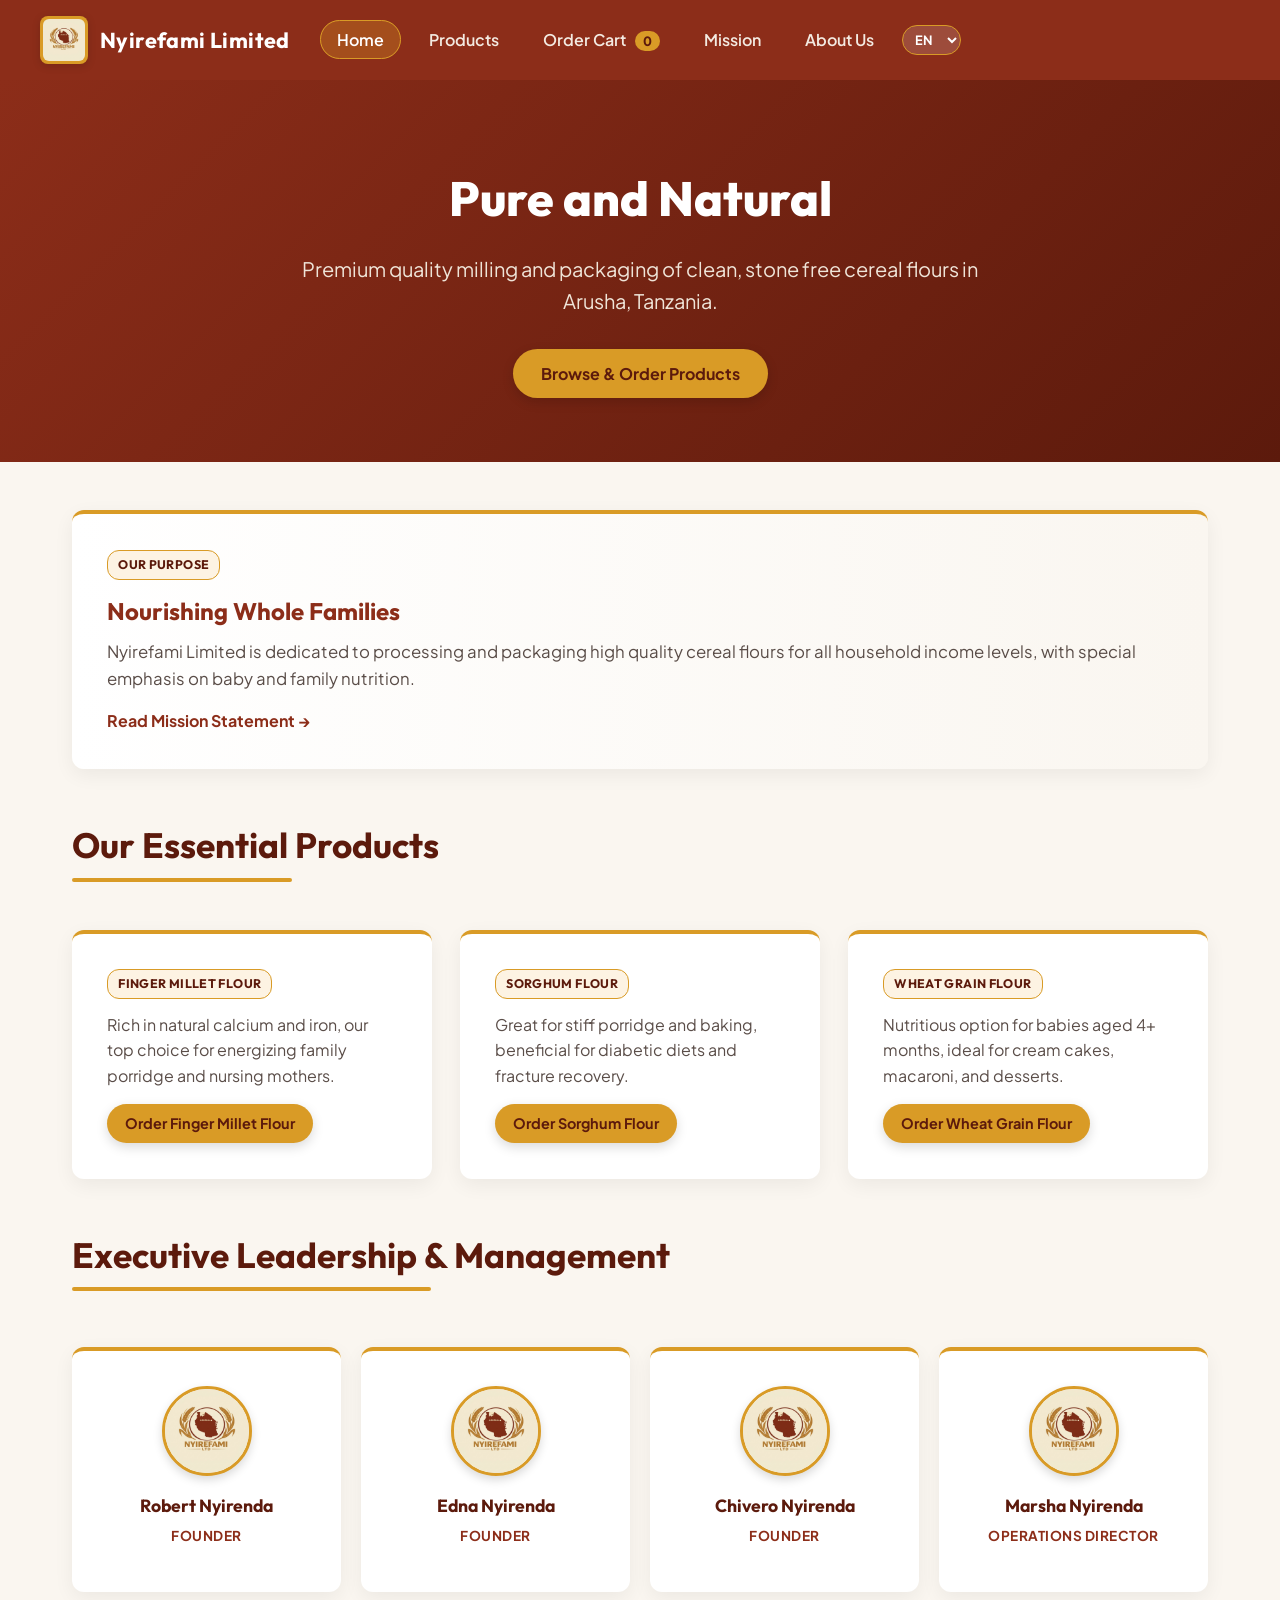
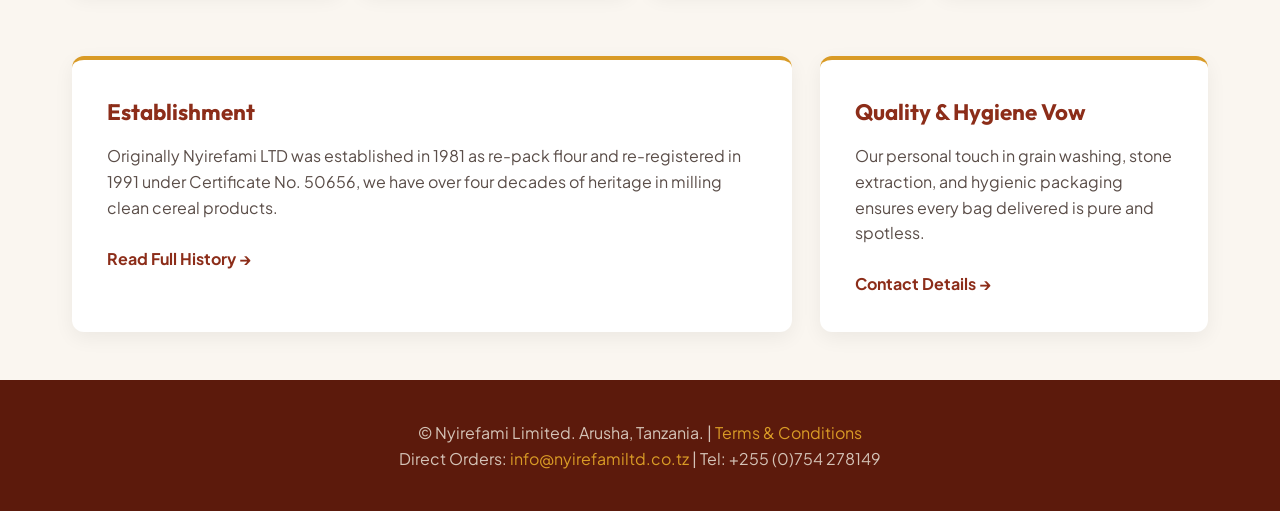
==== commit 33ffd40f: "Update index.html" ====
--- a/index.html
+++ b/index.html
@@ -104,7 +104,7 @@
           <div style="width: 90px; height: 90px; border-radius: 50%; overflow: hidden; border: 3px solid var(--accent-gold); margin-bottom: 1rem; box-shadow: 0 4px 10px rgba(0,0,0,0.15); background: var(--light-bg); display: flex; align-items: center; justify-content: center;">
             <img src="logo.jpg" alt="Edina Nyirenda" style="width: 100%; height: 100%; object-fit: cover;">
           </div>
-          <h3 style="color: var(--primary-dark); font-size: 1.1rem; margin-bottom: 0.3rem;">Edina Nyirenda</h3>
+          <h3 style="color: var(--primary-dark); font-size: 1.1rem; margin-bottom: 0.3rem;">Edna Nyirenda</h3>
           <div style="color: var(--primary); font-size: 0.85rem; font-weight: 700; margin-bottom: 0.6rem; text-transform: uppercase; letter-spacing: 0.5px;" data-i18n="role_founder">FOUNDER</div>
         </div>
 
